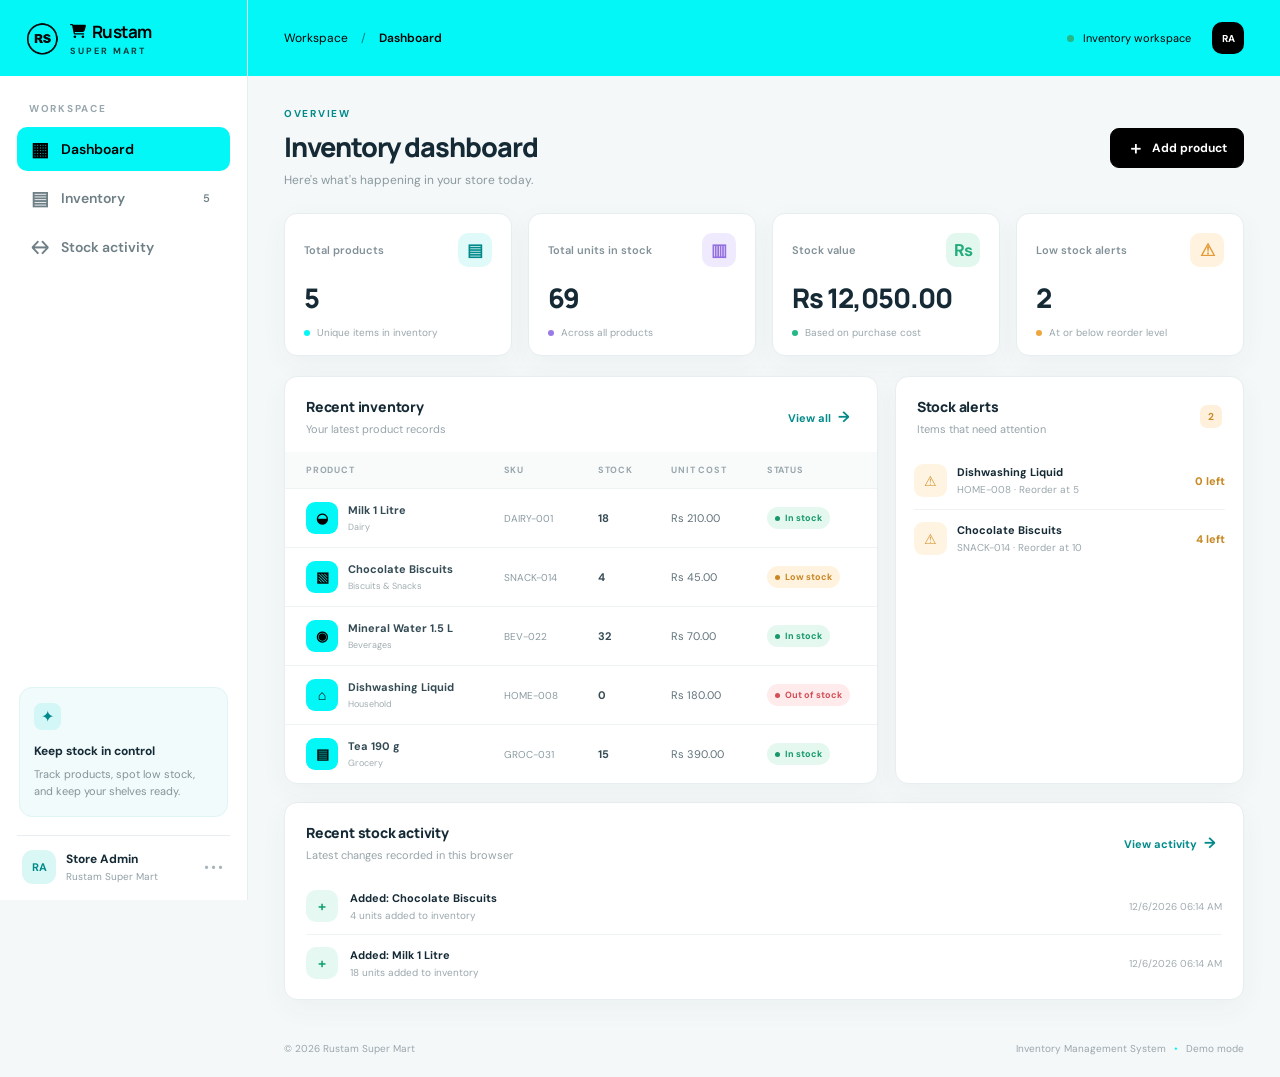
==== backend/index.html @ f9b4e936 "backend added" ====
<!DOCTYPE html>
<html lang="en">
<head>
  <meta charset="UTF-8">
  <meta name="viewport" content="width=device-width, initial-scale=1.0">
  <title>Inventory Management | Rustam Super Mart</title>
  <link rel="stylesheet" href="style.css">
  <link rel="preconnect" href="https://fonts.googleapis.com">
  <link href="https://fonts.googleapis.com/css2?family=DM+Sans:wght@400;500;600;700&family=Manrope:wght@400;500;600;700;800&display=swap" rel="stylesheet">
</head>
<body>
  <div class="app-shell">
    <aside class="sidebar" id="sidebar">
      <div class="brand">
        <img class="brand-logo" src="logo.png" alt="Rustam Super Mart logo">
        <div><strong><svg class="brand-cart" viewBox="0 0 576 512" aria-hidden="true"><path d="M0 24C0 10.7 10.7 0 24 0h45.5c22 0 41.5 12.8 50.6 32h411c26.3 0 45.5 25 38.6 50.4l-41 152.3c-8.5 31.4-37 53.3-69.5 53.3H170.7l5.4 28.5c2.2 11.3 12.1 19.5 23.6 19.5H488c13.3 0 24 10.7 24 24s-10.7 24-24 24H199.7c-34.6 0-64.3-24.6-70.7-58.5L77.4 54.5c-.7-3.8-4-6.5-7.9-6.5H24C10.7 48 0 37.3 0 24zm128 440a48 48 0 1 1 96 0 48 48 0 1 1-96 0zm336-48a48 48 0 1 1 0 96 48 48 0 1 1 0-96z"/></svg>Rustam</strong><small>SUPER MART</small></div>
      </div>
      <div class="side-label">WORKSPACE</div>
      <button class="nav-item active" data-view="dashboard"><span class="nav-icon">▦</span> Dashboard</button>
      <button class="nav-item" data-view="inventory"><span class="nav-icon">▤</span> Inventory <span class="nav-count" id="navProductCount">0</span></button>
      <button class="nav-item" data-view="transactions"><span class="nav-icon">↔</span> Stock activity</button>
      <div class="sidebar-bottom">
        <div class="help-card"><div class="help-icon">✦</div><strong>Keep stock in control</strong><p>Track products, spot low stock, and keep your shelves ready.</p></div>
        <div class="profile"><div class="avatar">RA</div><div><strong>Store Admin</strong><small>Rustam Super Mart</small></div><span class="profile-dots">•••</span></div>
      </div>
    </aside>

    <main class="main-area">
      <header class="topbar">
        <button class="mobile-menu" id="mobileMenu" aria-label="Open menu">☰</button>
        <img class="top-logo" src="logo.png" alt="Rustam Super Mart logo">
        <div class="breadcrumb">Workspace <span>/</span> <strong id="breadcrumbCurrent">Dashboard</strong></div>
        <div class="top-actions"><span class="status-dot"></span><span class="status-text">Inventory workspace</span><button class="top-avatar" title="Store Admin">RA</button></div>
      </header>

      <section class="page" id="dashboardView">
        <div class="page-heading">
          <div><p class="eyebrow">OVERVIEW</p><h1>Inventory dashboard</h1><p class="subtitle">Here's what's happening in your store today.</p></div>
          <button class="primary-btn" id="addProductTop"><span>＋</span> Add product</button>
        </div>
        <div class="stat-grid">
          <article class="stat-card"><div class="stat-top"><span>Total products</span><span class="stat-icon cyan">▤</span></div><div class="stat-value" id="statProducts">0</div><div class="stat-foot"><span class="foot-dot cyan-dot"></span> Unique items in inventory</div></article>
          <article class="stat-card"><div class="stat-top"><span>Total units in stock</span><span class="stat-icon violet">▥</span></div><div class="stat-value" id="statUnits">0</div><div class="stat-foot"><span class="foot-dot violet-dot"></span> Across all products</div></article>
          <article class="stat-card"><div class="stat-top"><span>Stock value</span><span class="stat-icon green">₨</span></div><div class="stat-value" id="statValue">₨0</div><div class="stat-foot"><span class="foot-dot green-dot"></span> Based on purchase cost</div></article>
          <article class="stat-card"><div class="stat-top"><span>Low stock alerts</span><span class="stat-icon orange">⚠</span></div><div class="stat-value" id="statLow">0</div><div class="stat-foot"><span class="foot-dot orange-dot"></span> At or below reorder level</div></article>
        </div>

        <div class="dashboard-grid">
          <section class="panel inventory-panel">
            <div class="panel-heading"><div><h2>Recent inventory</h2><p>Your latest product records</p></div><button class="text-btn" id="viewAllBtn">View all <span>→</span></button></div>
            <div class="table-wrap"><table><thead><tr><th>PRODUCT</th><th>SKU</th><th>STOCK</th><th>UNIT COST</th><th>STATUS</th></tr></thead><tbody id="recentTable"></tbody></table></div>
            <div class="empty-state hidden" id="recentEmpty"><div class="empty-icon">▤</div><strong>No products yet</strong><p>Add your first product to start tracking stock.</p><button class="primary-btn small" id="emptyAdd">＋ Add product</button></div>
          </section>
          <section class="panel alerts-panel">
            <div class="panel-heading"><div><h2>Stock alerts</h2><p>Items that need attention</p></div><span class="alert-count" id="alertCount">0</span></div>
            <div id="alertList" class="alert-list"></div>
            <div class="empty-state compact" id="alertsEmpty"><div class="success-check">✓</div><strong>You're all caught up</strong><p>No low-stock items right now.</p></div>
          </section>
        </div>
        <section class="panel activity-panel">
          <div class="panel-heading"><div><h2>Recent stock activity</h2><p>Latest changes recorded in this browser</p></div><button class="text-btn" id="activityViewAll">View activity <span>→</span></button></div>
          <div id="dashboardActivity" class="activity-list"></div>
          <div class="empty-state compact hidden" id="activityEmpty"><p>No stock activity yet.</p></div>
        </section>
      </section>

      <section class="page hidden" id="inventoryView">
        <div class="page-heading"><div><p class="eyebrow">PRODUCT CATALOG</p><h1>Inventory</h1><p class="subtitle">Manage products, quantities, and reorder levels.</p></div><button class="primary-btn" id="addProductInventory"><span>＋</span> Add product</button></div>
        <div class="inventory-toolbar"><div class="search-box"><span>⌕</span><input type="search" id="searchInput" placeholder="Search product, SKU or category..."></div><select id="categoryFilter" aria-label="Filter category"><option value="all">All categories</option></select><select id="stockFilter" aria-label="Filter stock"><option value="all">All stock levels</option><option value="healthy">In stock</option><option value="low">Low stock</option><option value="out">Out of stock</option></select></div>
        <section class="panel full-table-panel"><div class="panel-heading"><div><h2>All products <span class="muted-count" id="tableCount">0</span></h2><p>Product list and stock status</p></div><button class="secondary-btn" id="exportBtn">↓ Export CSV</button></div>
          <div class="table-wrap"><table><thead><tr><th>PRODUCT</th><th>SKU</th><th>CATEGORY</th><th>QTY</th><th>REORDER AT</th><th>UNIT COST</th><th>STATUS</th><th>ACTIONS</th></tr></thead><tbody id="inventoryTable"></tbody></table></div>
          <div class="empty-state hidden" id="inventoryEmpty"><div class="empty-icon">⌕</div><strong>No matching products</strong><p>Try changing your search or add a new product.</p></div>
        </section>
      </section>

      <section class="page hidden" id="transactionsView">
        <div class="page-heading"><div><p class="eyebrow">AUDIT TRAIL</p><h1>Stock activity</h1><p class="subtitle">A record of product additions and stock adjustments.</p></div><button class="secondary-btn" id="clearActivityBtn">Clear activity</button></div>
        <section class="panel"><div class="panel-heading"><div><h2>Activity history</h2><p>Newest changes appear first</p></div><span class="muted-count" id="activityCount">0 records</span></div><div id="fullActivity" class="activity-list"></div><div class="empty-state compact hidden" id="fullActivityEmpty"><strong>No activity recorded</strong><p>Add products or adjust stock to see activity here.</p></div></section>
      </section>
      <footer class="footer"><span>© <span id="year"></span> Rustam Super Mart</span><span>Inventory Management System <i>•</i> Demo mode</span></footer>
    </main>
  </div>

  <div class="modal-backdrop hidden" id="productModal">
    <section class="modal" role="dialog" aria-modal="true" aria-labelledby="modalTitle">
      <div class="modal-heading"><div><p class="eyebrow">PRODUCT DETAILS</p><h2 id="modalTitle">Add new product</h2><p>Enter the details below to keep your inventory updated.</p></div><button class="close-btn" id="closeModal" aria-label="Close">×</button></div>
      <form id="productForm">
        <input type="hidden" id="productId">
        <div class="form-grid">
          <label class="field full"><span>Product name <b>*</b></span><input id="productName" required maxlength="80" placeholder="e.g. Everyday Milk 1L"></label>
          <label class="field"><span>SKU / item code <b>*</b></span><input id="productSku" required maxlength="30" placeholder="e.g. DAIRY-001"></label>
          <label class="field"><span>Category <b>*</b></span><input id="productCategory" required list="categorySuggestions" maxlength="40" placeholder="e.g. Dairy"><datalist id="categorySuggestions"><option value="Beverages"><option value="Biscuits & Snacks"><option value="Dairy"><option value="Grocery"><option value="Household"><option value="Personal Care"><option value="Frozen"></datalist></label>
          <label class="field"><span>Quantity in stock <b>*</b></span><input id="productQty" type="number" min="0" step="1" required placeholder="0"></label>
          <label class="field"><span>Reorder level <b>*</b></span><input id="productReorder" type="number" min="0" step="1" required value="5"></label>
          <label class="field"><span>Unit purchase cost (PKR) <b>*</b></span><input id="productCost" type="number" min="0" step="0.01" required placeholder="0.00"></label>
          <label class="field"><span>Unit selling price (PKR)</span><input id="productPrice" type="number" min="0" step="0.01" placeholder="0.00"></label>
        </div>
        <p class="form-error hidden" id="formError"></p>
        <div class="modal-actions"><button type="button" class="secondary-btn" id="cancelModal">Cancel</button><button type="submit" class="primary-btn"><span>✓</span> Save product</button></div>
      </form>
    </section>
  </div>
  <div class="toast" id="toast" role="status"></div>
  <script src="script.js"></script>
</body>
</html>
---- backend/style.css ----
:root{--ink:#152a35;--muted:#7d8b93;--line:#e7eef0;--cyan:#04f7f7;--cyan-dark:#029e9e;--bg:#f5f8f9;--white:#fff;--green:#1aaf7a;--orange:#e99b37;--red:#e25b61;--shadow:0 8px 28px rgba(27,62,73,.045)}
*{box-sizing:border-box}body{margin:0;background:var(--bg);color:var(--ink);font-family:'DM Sans',sans-serif;font-size:14px}button,input,select{font:inherit}button{cursor:pointer}.app-shell{min-height:100vh}.sidebar{width:248px;background:#fff;border-right:1px solid var(--line);position:fixed;inset:0 auto 0 0;display:flex;flex-direction:column;padding:28px 17px 16px;z-index:5}.brand{display:flex;align-items:center;gap:11px;padding:0 9px 38px}.brand-mark{height:39px;width:39px;border-radius:12px;background:var(--cyan);display:grid;place-items:center;color:#12323b;font-family:Manrope,sans-serif;font-weight:800;font-size:20px;position:relative}.brand-mark span{font-size:11px;position:absolute;right:5px;top:4px}.brand strong{font-family:Manrope,sans-serif;display:block;font-size:17px;letter-spacing:-.6px}.brand small{display:block;font-size:9px;letter-spacing:2px;color:#8a9ba1;font-weight:700;margin-top:2px}.side-label,.eyebrow{font-size:10px;letter-spacing:1.7px;font-weight:700;color:#99a8ae}.side-label{padding:0 12px 12px}.nav-item{border:0;background:transparent;width:100%;height:44px;border-radius:10px;text-align:left;padding:0 13px;color:#6e7f86;display:flex;align-items:center;gap:12px;font-weight:600;margin-bottom:5px}.nav-item:hover{background:#f5fbfb;color:var(--ink)}.nav-item.active{background:#e8fbfb;color:#028a8a}.nav-icon{font-size:19px;width:19px;text-align:center}.nav-count{margin-left:auto;border-radius:6px;background:#fff;padding:3px 7px;font-size:11px;color:#73848a}.sidebar-bottom{margin-top:auto}.help-card{background:#f1fbfb;border:1px solid #dff5f5;border-radius:13px;padding:15px 14px;margin:0 2px 18px}.help-icon{width:27px;height:27px;border-radius:8px;background:#d3f7f6;color:#028a8a;display:grid;place-items:center;font-size:16px;margin-bottom:11px}.help-card strong{font-size:12px}.help-card p{color:#83949a;font-size:11px;line-height:1.6;margin:7px 0 0}.profile{display:flex;align-items:center;gap:10px;padding:14px 5px 0;border-top:1px solid var(--line)}.avatar,.top-avatar{background:#d9f7f4;color:#028a8a;display:grid;place-items:center;font-weight:700;border:0}.avatar{width:34px;height:34px;border-radius:11px;font-size:11px}.profile strong{display:block;font-size:12px}.profile small{display:block;color:#92a0a6;font-size:10px;margin-top:3px}.profile-dots{margin-left:auto;color:#a8b5ba;letter-spacing:2px}.main-area{margin-left:248px;min-height:100vh;padding:0 36px;display:flex;flex-direction:column}.topbar{height:76px;border-bottom:1px solid var(--line);display:flex;align-items:center;justify-content:space-between;margin:0 -36px;padding:0 36px;background:rgba(255,255,255,.65)}.breadcrumb{font-size:12px;color:#91a0a6}.breadcrumb span{margin:0 10px;color:#c0cbd0}.breadcrumb strong{color:#40555e;font-weight:600}.top-actions{display:flex;align-items:center;gap:9px;color:#7b8c93;font-size:11px}.status-dot,.foot-dot{width:7px;height:7px;border-radius:50%;display:inline-block;background:#24b886}.top-avatar{width:32px;height:32px;border-radius:10px;margin-left:12px;font-size:10px}.mobile-menu{display:none;border:0;background:none;font-size:20px}.page{padding:31px 0 0;flex:1}.page-heading{display:flex;align-items:center;justify-content:space-between;margin-bottom:25px}.eyebrow{margin:0 0 8px;color:#028a8a}.page-heading h1{font-family:Manrope,sans-serif;font-size:27px;letter-spacing:-1px;margin:0;font-weight:800}.subtitle{color:#8a999f;margin:7px 0 0;font-size:12px}.primary-btn,.secondary-btn{border-radius:9px;padding:11px 16px;font-size:12px;font-weight:700;display:inline-flex;align-items:center;justify-content:center;gap:8px;transition:.15s}.primary-btn{border:1px solid var(--cyan);background:var(--cyan);color:#123a40;box-shadow:0 4px 10px rgba(4,247,247,.25)}.primary-btn:hover{background:#00b9c0;transform:translateY(-1px)}.primary-btn span{font-size:17px;line-height:10px}.secondary-btn{border:1px solid #dfe8ea;background:#fff;color:#52666e}.secondary-btn:hover{border-color:#b5dfe0;background:#f8ffff}.small{padding:9px 12px;font-size:11px}.stat-grid{display:grid;grid-template-columns:repeat(4,minmax(0,1fr));gap:16px;margin-bottom:20px}.stat-card,.panel{background:#fff;border:1px solid var(--line);border-radius:13px;box-shadow:var(--shadow)}.stat-card{padding:19px 19px 16px;min-width:0}.stat-top{display:flex;align-items:center;justify-content:space-between;color:#829198;font-size:11px;font-weight:600}.stat-icon{height:34px;width:34px;border-radius:10px;display:grid;place-items:center;font-size:17px;font-weight:700}.cyan{background:#e0fafa;color:#028a8a}.violet{background:#f0eaff;color:#9370df}.green{background:#e2f8ef;color:#22ac7b}.orange{background:#fff2df;color:#e49a35}.stat-value{font-family:Manrope,sans-serif;font-size:27px;font-weight:800;letter-spacing:-1px;margin:12px 0 10px;white-space:nowrap;overflow:hidden;text-overflow:ellipsis}.stat-foot{font-size:10px;color:#9aa7ac;display:flex;align-items:center;gap:7px}.foot-dot{width:6px;height:6px}.cyan-dot{background:#04f7f7}.violet-dot{background:#9a7ae5}.green-dot{background:#24b886}.orange-dot{background:#efa63f}.dashboard-grid{display:grid;grid-template-columns:minmax(0,1.7fr) minmax(270px,1fr);gap:17px;margin-bottom:18px}.panel{overflow:hidden}.panel-heading{padding:20px 21px 16px;display:flex;align-items:center;justify-content:space-between;gap:12px}.panel-heading h2{font-family:Manrope,sans-serif;font-size:14px;margin:0;font-weight:800;letter-spacing:-.2px}.panel-heading p{font-size:11px;color:#97a4a9;margin:6px 0 0}.text-btn{border:0;background:transparent;color:#028a8a;font-size:11px;font-weight:700;white-space:nowrap}.text-btn span{font-size:15px;margin-left:4px}.table-wrap{width:100%;overflow-x:auto}table{border-collapse:collapse;width:100%;white-space:nowrap}thead{background:#f9fbfb}th{font-size:9px;letter-spacing:.8px;color:#99a7ac;font-weight:700;text-align:left;padding:12px 16px}td{border-top:1px solid #f0f3f4;padding:13px 16px;font-size:11px;color:#60727a}th:first-child,td:first-child{padding-left:21px}.product-cell{display:flex;align-items:center;gap:10px}.product-thumb{width:32px;height:32px;flex-shrink:0;border-radius:9px;background:#e7fafa;color:#028a8a;display:grid;place-items:center;font-size:14px;font-weight:700}.product-name{font-weight:700;color:#344b54;font-size:11px}.product-category{display:block;color:#a1adb1;font-size:9px;margin-top:4px}.sku{color:#8b9ba1;font-size:10px}.quantity{font-weight:700;color:#354b54}.status-pill{display:inline-flex;align-items:center;gap:5px;padding:5px 8px;border-radius:20px;font-size:9px;font-weight:700}.status-pill:before{content:'';height:5px;width:5px;border-radius:50%;background:currentColor}.status-in{background:#e4f8ef;color:#15986b}.status-low{background:#fff3df;color:#c98620}.status-out{background:#ffebec;color:#d34e55}.alerts-panel{min-height:240px}.alert-count{background:#fff0dc;color:#c78929;border-radius:7px;padding:5px 8px;font-size:10px;font-weight:700}.alert-list{padding:0 18px 10px}.alert-item{display:flex;align-items:center;gap:10px;padding:12px 0;border-bottom:1px solid #f0f3f4}.alert-item:last-child{border-bottom:0}.alert-symbol{height:33px;width:33px;border-radius:9px;background:#fff4e2;color:#d4942f;display:grid;place-items:center}.alert-info{flex:1;min-width:0}.alert-info strong{display:block;font-size:11px;overflow:hidden;text-overflow:ellipsis}.alert-info small{display:block;color:#9aa7ac;font-size:10px;margin-top:4px}.alert-qty{font-size:11px;font-weight:800;color:#c88925}.activity-panel{margin-bottom:22px}.activity-list{padding:0 21px 8px}.activity-row{display:flex;align-items:center;gap:12px;padding:12px 0;border-top:1px solid #f0f3f4}.activity-row:first-child{border-top:0}.activity-symbol{width:32px;height:32px;border-radius:10px;display:grid;place-items:center;background:#e5f8f1;color:#16a574;font-weight:700}.activity-symbol.edit{background:#e5f8fa;color:#028a8a}.activity-symbol.remove{background:#ffeded;color:#d34e55}.activity-copy{flex:1}.activity-copy strong{display:block;font-size:11px}.activity-copy small{display:block;color:#9aa7ac;font-size:10px;margin-top:4px}.activity-time{font-size:10px;color:#a0acb1}.footer{display:flex;justify-content:space-between;padding:20px 0 22px;color:#9aa7ac;font-size:10px}.footer i{font-style:normal;color:var(--cyan);padding:0 5px}.inventory-toolbar{display:flex;gap:10px;margin-bottom:16px}.search-box{display:flex;align-items:center;gap:8px;background:#fff;border:1px solid #e2eaec;border-radius:9px;padding:0 12px;flex:1;max-width:440px;color:#91a0a6}.search-box span{font-size:22px}.search-box input{border:0;outline:0;padding:11px 0;width:100%;min-width:80px;color:var(--ink);font-size:12px}.inventory-toolbar select{border:1px solid #e2eaec;background:#fff;border-radius:9px;padding:0 12px;color:#60727a;font-size:11px;min-width:145px;outline-color:#8de5e7}.full-table-panel .panel-heading{padding-bottom:18px}.muted-count{color:#a4b0b4;font-weight:500;font-size:11px;margin-left:5px}.action-buttons{display:flex;gap:5px}.icon-btn{border:1px solid #e5ecee;background:#fff;border-radius:6px;color:#72858c;width:27px;height:27px}.icon-btn:hover{color:#028a8a;border-color:#a4e4e6}.icon-btn.delete:hover{color:#d34e55;border-color:#f4b7ba}.empty-state{text-align:center;padding:32px 15px;color:#8b9ba1}.empty-state strong{display:block;color:#3e555e;font-size:12px;margin-top:9px}.empty-state p{font-size:11px;margin:6px 0 14px}.empty-icon{font-size:28px;color:#a9dfe0}.compact{padding:25px 12px}.success-check{margin:0 auto;width:30px;height:30px;border-radius:50%;display:grid;place-items:center;background:#e2f8ef;color:#20a775;font-size:16px}.hidden{display:none!important}.modal-backdrop{position:fixed;inset:0;background:rgba(19,39,47,.45);z-index:20;display:grid;place-items:center;padding:20px;backdrop-filter:blur(3px)}.modal{width:min(570px,100%);background:#fff;border-radius:17px;box-shadow:0 24px 90px rgba(10,40,50,.22);max-height:92vh;overflow-y:auto;padding:25px}.modal-heading{display:flex;justify-content:space-between;gap:20px;margin-bottom:24px}.modal-heading h2{font-family:Manrope,sans-serif;font-size:21px;margin:0;letter-spacing:-.6px}.modal-heading p:not(.eyebrow){color:#8c9aa0;font-size:11px;margin:7px 0 0}.close-btn{width:31px;height:31px;border:0;border-radius:9px;background:#f2f6f6;color:#6e7e84;font-size:22px;flex-shrink:0}.form-grid{display:grid;grid-template-columns:1fr 1fr;gap:16px}.field{display:flex;flex-direction:column;gap:7px;min-width:0}.field.full{grid-column:1/-1}.field span{font-size:11px;color:#586c74;font-weight:700}.field b{color:#e15a61}.field input{width:100%;border:1px solid #dfe8ea;border-radius:8px;padding:11px 12px;outline:0;color:#344b54;font-size:12px;background:#fff}.field input:focus{border-color:#6bdadd;box-shadow:0 0 0 3px #e6fafa}.field input::placeholder{color:#b0bbc0}.modal-actions{display:flex;justify-content:flex-end;gap:9px;margin-top:24px;padding-top:18px;border-top:1px solid #eef2f3}.form-error{color:#d34e55;font-size:11px;margin:12px 0 0}.toast{position:fixed;right:24px;bottom:24px;background:#173740;color:white;padding:13px 18px;border-radius:10px;box-shadow:0 10px 30px #163b4525;font-size:12px;z-index:30;opacity:0;transform:translateY(10px);transition:.2s;pointer-events:none}.toast.show{opacity:1;transform:translateY(0)}
@media(max-width:1100px){.main-area{padding:0 24px}.topbar{margin:0 -24px;padding:0 24px}.stat-grid{grid-template-columns:repeat(2,minmax(0,1fr))}.dashboard-grid{grid-template-columns:1fr}.sidebar{width:220px}.main-area{margin-left:220px}}
@media(max-width:760px){.sidebar{transform:translateX(-100%);transition:transform .2s;width:250px;box-shadow:10px 0 30px #163b4510}.sidebar.open{transform:translateX(0)}.main-area{margin-left:0;padding:0 16px}.topbar{height:62px;margin:0 -16px;padding:0 16px;gap:10px}.mobile-menu{display:block}.breadcrumb{flex:1;font-size:11px}.status-text{display:none}.top-actions{gap:3px}.top-avatar{margin-left:5px}.page{padding-top:24px}.page-heading{align-items:flex-start;gap:12px}.page-heading h1{font-size:23px}.page-heading .primary-btn{padding:10px;font-size:11px;white-space:nowrap}.subtitle{max-width:250px;line-height:1.5}.stat-grid{gap:10px}.stat-card{padding:14px}.stat-value{font-size:23px}.stat-foot{font-size:9px}.stat-icon{width:29px;height:29px}.panel-heading{padding:17px 15px 14px}.table-wrap th{padding:11px 12px}.table-wrap td{padding:12px}.table-wrap th:first-child,.table-wrap td:first-child{padding-left:15px}.inventory-toolbar{flex-wrap:wrap}.search-box{max-width:none;flex-basis:100%}.inventory-toolbar select{flex:1;min-width:0;padding:10px 8px}.footer{gap:10px;flex-wrap:wrap;line-height:1.5}.modal{padding:20px}.form-grid{gap:13px}.field input{padding:10px}.activity-time{display:none}}
@media(max-width:430px){.stat-grid{grid-template-columns:1fr 1fr}.stat-top{font-size:10px}.stat-value{font-size:21px}.stat-card{padding:12px}.page-heading h1{font-size:21px}.page-heading .primary-btn{font-size:0;gap:3px}.page-heading .primary-btn span{font-size:20px}.form-grid{grid-template-columns:1fr}.field.full{grid-column:auto}.modal-heading h2{font-size:18px}}

/* ===== Rustam Super Mart theme: cyan #04f7f7 navbar, black buttons ===== */
.sidebar{padding-top:0}
.brand{height:76px;margin:0 -17px 26px;padding:0 20px;background:var(--cyan);gap:10px}
.brand-logo{width:40px;height:40px;border-radius:10px;flex-shrink:0;display:block}
.brand strong{color:#000;display:flex;align-items:center;gap:6px}
.brand small{color:#000;opacity:.75}
.brand-cart{width:16px;height:16px;flex-shrink:0;fill:#000}
.topbar{background:var(--cyan);border-bottom:0}
.breadcrumb{color:#000}.breadcrumb span{color:rgba(0,0,0,.5)}.breadcrumb strong{color:#000}
.top-actions{color:#000}
.top-avatar{background:#000;color:#fff}
.mobile-menu{color:#000}
.top-logo{display:none;width:34px;height:34px;border-radius:9px}
.primary-btn{background:#000;border-color:#000;color:#fff;box-shadow:none}
.primary-btn:hover{background:#1e293b;border-color:#1e293b}
@media(max-width:760px){.top-logo{display:block}.brand{margin-top:0}}
.product-thumb{background:#04f7f7;color:#000}
.nav-item.active{background:#04f7f7;color:#000}
.nav-item.active .nav-icon{color:#000}
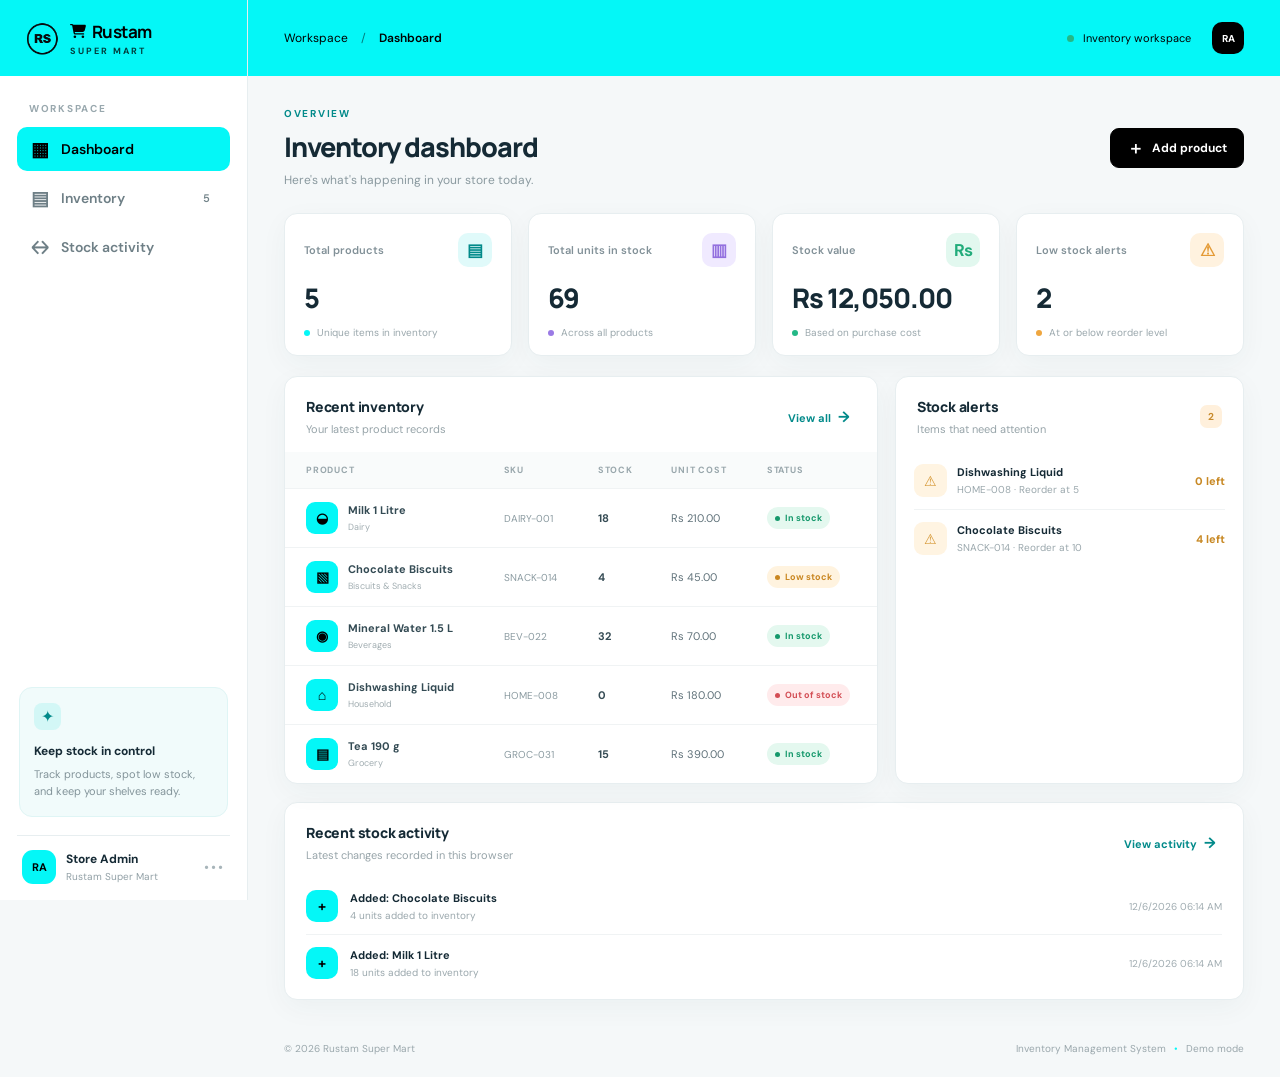
==== commit c7c29637: "resolved path issues" ====
--- a/backend/index.html
+++ b/backend/index.html
@@ -4,7 +4,7 @@
   <meta charset="UTF-8">
   <meta name="viewport" content="width=device-width, initial-scale=1.0">
   <title>Inventory Management | Rustam Super Mart</title>
-  <link rel="stylesheet" href="style.css">
+  <link rel="stylesheet" href="/backend/style.css">
   <link rel="preconnect" href="https://fonts.googleapis.com">
   <link href="https://fonts.googleapis.com/css2?family=DM+Sans:wght@400;500;600;700&family=Manrope:wght@400;500;600;700;800&display=swap" rel="stylesheet">
 </head>
@@ -12,7 +12,7 @@
   <div class="app-shell">
     <aside class="sidebar" id="sidebar">
       <div class="brand">
-        <img class="brand-logo" src="logo.png" alt="Rustam Super Mart logo">
+        <img class="brand-logo" src="/backend/logo.png" alt="Rustam Super Mart logo">
         <div><strong><svg class="brand-cart" viewBox="0 0 576 512" aria-hidden="true"><path d="M0 24C0 10.7 10.7 0 24 0h45.5c22 0 41.5 12.8 50.6 32h411c26.3 0 45.5 25 38.6 50.4l-41 152.3c-8.5 31.4-37 53.3-69.5 53.3H170.7l5.4 28.5c2.2 11.3 12.1 19.5 23.6 19.5H488c13.3 0 24 10.7 24 24s-10.7 24-24 24H199.7c-34.6 0-64.3-24.6-70.7-58.5L77.4 54.5c-.7-3.8-4-6.5-7.9-6.5H24C10.7 48 0 37.3 0 24zm128 440a48 48 0 1 1 96 0 48 48 0 1 1-96 0zm336-48a48 48 0 1 1 0 96 48 48 0 1 1 0-96z"/></svg>Rustam</strong><small>SUPER MART</small></div>
       </div>
       <div class="side-label">WORKSPACE</div>
@@ -28,7 +28,7 @@
     <main class="main-area">
       <header class="topbar">
         <button class="mobile-menu" id="mobileMenu" aria-label="Open menu">☰</button>
-        <img class="top-logo" src="logo.png" alt="Rustam Super Mart logo">
+        <img class="top-logo" src="/backend/logo.png" alt="Rustam Super Mart logo">
         <div class="breadcrumb">Workspace <span>/</span> <strong id="breadcrumbCurrent">Dashboard</strong></div>
         <div class="top-actions"><span class="status-dot"></span><span class="status-text">Inventory workspace</span><button class="top-avatar" title="Store Admin">RA</button></div>
       </header>
@@ -101,6 +101,6 @@
     </section>
   </div>
   <div class="toast" id="toast" role="status"></div>
-  <script src="script.js"></script>
+  <script src="/backend/script.js"></script>
 </body>
 </html>
--- a/backend/style.css
+++ b/backend/style.css
@@ -23,3 +23,7 @@
 .product-thumb{background:#04f7f7;color:#000}
 .nav-item.active{background:#04f7f7;color:#000}
 .nav-item.active .nav-icon{color:#000}
+.avatar{background:#04f7f7;color:#000}
+.activity-symbol{background:#04f7f7;color:#000}
+.activity-symbol.edit{background:#e5f8fa;color:#028a8a}
+.activity-symbol.remove{background:#ffeded;color:#d34e55}
